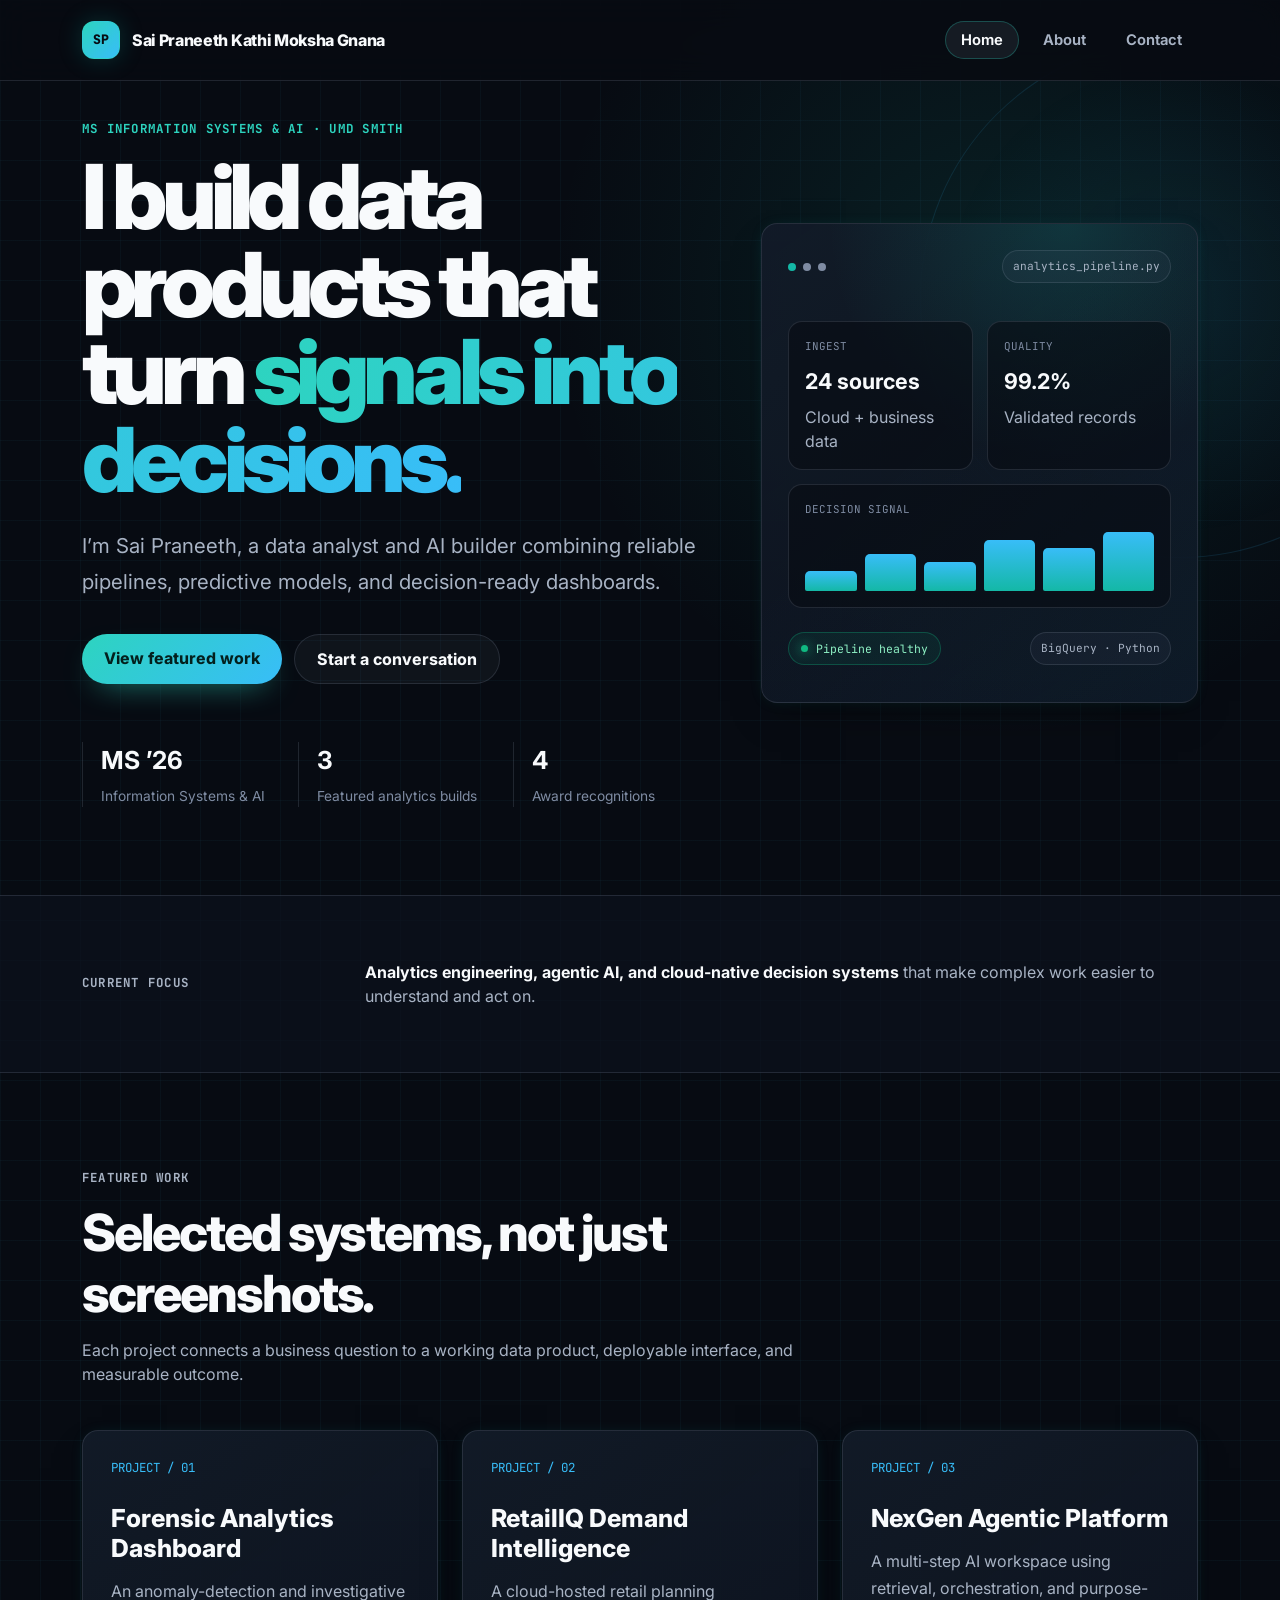
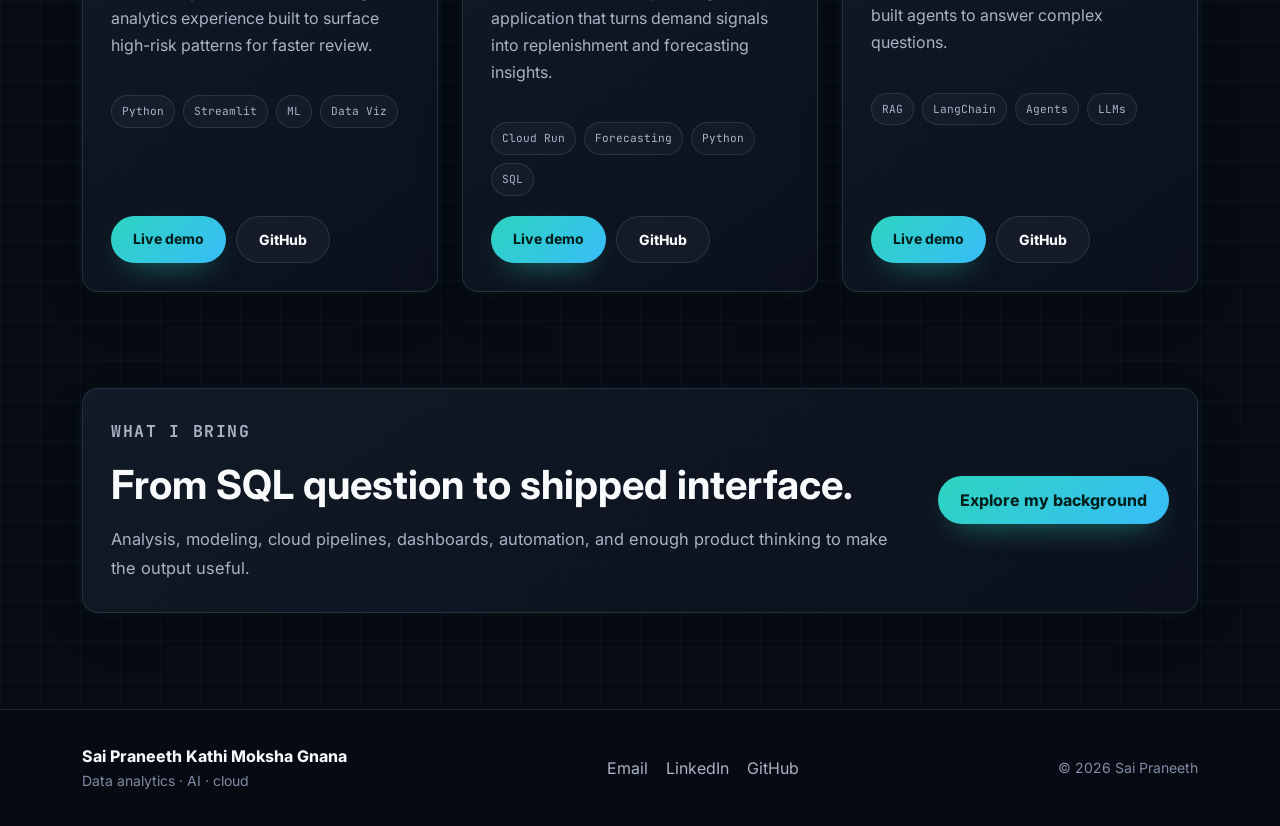
==== index.html @ 3d1842ac "Build three-page Bootstrap portfolio" ====
<!DOCTYPE html>
<html lang="en">
  <head>
    <meta charset="utf-8">
    <meta name="viewport" content="width=device-width, initial-scale=1">
    <meta name="description" content="Sai Praneeth Kathi Moksha Gnana — data analytics, AI, and cloud portfolio.">
    <title>Sai Praneeth | Data &amp; AI Portfolio</title>
    <link rel="preconnect" href="https://fonts.googleapis.com">
    <link rel="preconnect" href="https://fonts.gstatic.com" crossorigin>
    <link href="https://fonts.googleapis.com/css2?family=Inter:wght@400;500;600;700;800&amp;family=JetBrains+Mono:wght@500;700&amp;display=swap" rel="stylesheet">
    <link href="https://cdn.jsdelivr.net/npm/bootstrap@5.3.0/dist/css/bootstrap.min.css" rel="stylesheet">
    <link rel="stylesheet" href="css/styles.css">
  </head>
  <body>
    <a class="skip-link" href="#main-content">Skip to content</a>

    <nav class="navbar navbar-expand-lg navbar-dark fixed-top site-nav" aria-label="Primary navigation">
      <div class="container py-2">
        <a class="navbar-brand" href="index.html" aria-label="Sai Praneeth portfolio home">
          <span class="brand-mark" aria-hidden="true">SP</span>
          <span>Sai Praneeth Kathi Moksha Gnana</span>
        </a>
        <button class="navbar-toggler" type="button" data-bs-toggle="collapse" data-bs-target="#siteMenu" aria-controls="siteMenu" aria-expanded="false" aria-label="Toggle navigation">
          <span class="navbar-toggler-icon"></span>
        </button>
        <div class="collapse navbar-collapse" id="siteMenu">
          <ul class="navbar-nav ms-auto align-items-lg-center">
            <li class="nav-item"><a class="nav-link active" aria-current="page" href="index.html">Home</a></li>
            <li class="nav-item"><a class="nav-link" href="about.html">About</a></li>
            <li class="nav-item"><a class="nav-link" href="contact.html">Contact</a></li>
          </ul>
        </div>
      </div>
    </nav>

    <main id="main-content">
      <section class="hero">
        <div class="container">
          <div class="row align-items-center g-5">
            <div class="col-lg-7">
              <p class="kicker">MS Information Systems &amp; AI · UMD Smith</p>
              <h1 class="display-title">I build data products that turn <span class="accent-text">signals into decisions.</span></h1>
              <p class="lead-copy">I’m Sai Praneeth, a data analyst and AI builder combining reliable pipelines, predictive models, and decision-ready dashboards.</p>
              <div class="hero-actions">
                <a class="btn btn-accent" href="#featured-work">View featured work</a>
                <a class="btn btn-ghost" href="contact.html">Start a conversation</a>
              </div>
              <div class="row row-cols-1 row-cols-sm-3 g-3 metrics-strip" role="group" aria-label="Portfolio highlights">
                <div class="col"><div class="metric"><strong>MS ’26</strong><span>Information Systems &amp; AI</span></div></div>
                <div class="col"><div class="metric"><strong>3</strong><span>Featured analytics builds</span></div></div>
                <div class="col"><div class="metric"><strong>4</strong><span>Award recognitions</span></div></div>
              </div>
            </div>
            <div class="col-lg-5">
              <div class="signal-card" role="img" aria-label="Data workflow illustration">
                <div class="signal-top">
                  <div class="window-dots" aria-hidden="true"><span></span><span></span><span></span></div>
                  <span class="tech-tag">analytics_pipeline.py</span>
                </div>
                <div class="signal-stage">
                  <div class="data-node"><small>Ingest</small><strong>24 sources</strong><div class="muted mt-2">Cloud + business data</div></div>
                  <div class="data-node"><small>Quality</small><strong>99.2%</strong><div class="muted mt-2">Validated records</div></div>
                  <div class="data-node wide">
                    <small>Decision signal</small>
                    <div class="mini-bars" aria-hidden="true"><span></span><span></span><span></span><span></span><span></span><span></span></div>
                  </div>
                </div>
                <div class="signal-footer"><span class="status-pill">Pipeline healthy</span><span class="tech-tag">BigQuery · Python</span></div>
              </div>
            </div>
          </div>
        </div>
      </section>

      <section class="focus-band section-block compact" aria-label="Current focus">
        <div class="container">
          <div class="row align-items-center g-3">
            <div class="col-lg-3"><p class="eyebrow mb-0">Current focus</p></div>
            <div class="col-lg-9"><p><strong>Analytics engineering, agentic AI, and cloud-native decision systems</strong> that make complex work easier to understand and act on.</p></div>
          </div>
        </div>
      </section>

      <section class="section-block" id="featured-work">
        <div class="container">
          <div class="section-heading">
            <p class="eyebrow">Featured work</p>
            <h2>Selected systems, not just screenshots.</h2>
            <p>Each project connects a business question to a working data product, deployable interface, and measurable outcome.</p>
          </div>
          <div class="row g-4">
            <div class="col-lg-4">
              <article class="project-card">
                <span class="project-number">PROJECT / 01</span>
                <h3>Forensic Analytics Dashboard</h3>
                <p>An anomaly-detection and investigative analytics experience built to surface high-risk patterns for faster review.</p>
                <ul class="tag-list"><li>Python</li><li>Streamlit</li><li>ML</li><li>Data Viz</li></ul>
                <div class="card-actions">
                  <a class="btn btn-sm btn-accent" href="https://eyforensic.streamlit.app/" target="_blank" rel="noreferrer">Live demo</a>
                  <a class="btn btn-sm btn-ghost" href="https://github.com/Photon7777/EY_APP" target="_blank" rel="noreferrer">GitHub</a>
                </div>
              </article>
            </div>
            <div class="col-lg-4">
              <article class="project-card">
                <span class="project-number">PROJECT / 02</span>
                <h3>RetailIQ Demand Intelligence</h3>
                <p>A cloud-hosted retail planning application that turns demand signals into replenishment and forecasting insights.</p>
                <ul class="tag-list"><li>Cloud Run</li><li>Forecasting</li><li>Python</li><li>SQL</li></ul>
                <div class="card-actions">
                  <a class="btn btn-sm btn-accent" href="https://retailiq-demand-intelligence-420746557396.us-central1.run.app/" target="_blank" rel="noreferrer">Live demo</a>
                  <a class="btn btn-sm btn-ghost" href="https://github.com/Photon7777/retailiq-demand-intelligence" target="_blank" rel="noreferrer">GitHub</a>
                </div>
              </article>
            </div>
            <div class="col-lg-4">
              <article class="project-card">
                <span class="project-number">PROJECT / 03</span>
                <h3>NexGen Agentic Platform</h3>
                <p>A multi-step AI workspace using retrieval, orchestration, and purpose-built agents to answer complex questions.</p>
                <ul class="tag-list"><li>RAG</li><li>LangChain</li><li>Agents</li><li>LLMs</li></ul>
                <div class="card-actions">
                  <a class="btn btn-sm btn-accent" href="https://nexgen-ai.streamlit.app/" target="_blank" rel="noreferrer">Live demo</a>
                  <a class="btn btn-sm btn-ghost" href="https://github.com/Photon7777/NexGen_Deploy" target="_blank" rel="noreferrer">GitHub</a>
                </div>
              </article>
            </div>
          </div>
        </div>
      </section>

      <section class="section-block pt-0">
        <div class="container">
          <div class="content-card d-flex flex-column flex-lg-row align-items-lg-center justify-content-between gap-4">
            <div>
              <p class="eyebrow">What I bring</p>
              <h2 class="h1 fw-bold mb-3">From SQL question to shipped interface.</h2>
              <p class="mb-0">Analysis, modeling, cloud pipelines, dashboards, automation, and enough product thinking to make the output useful.</p>
            </div>
            <a class="btn btn-accent flex-shrink-0" href="about.html">Explore my background</a>
          </div>
        </div>
      </section>
    </main>

    <footer class="site-footer">
      <div class="container d-flex flex-column flex-md-row justify-content-between align-items-md-center gap-3">
        <div><span class="footer-name">Sai Praneeth Kathi Moksha Gnana</span><br><small>Data analytics · AI · cloud</small></div>
        <div class="footer-links"><a href="mailto:lakhrav@umd.edu">Email</a><a href="https://www.linkedin.com/in/sai-praneeth-kmg/" target="_blank" rel="noreferrer">LinkedIn</a><a href="https://github.com/Photon7777" target="_blank" rel="noreferrer">GitHub</a></div>
        <small>© <span data-year></span> Sai Praneeth</small>
      </div>
    </footer>

    <script src="https://cdn.jsdelivr.net/npm/bootstrap@5.3.0/dist/js/bootstrap.bundle.min.js"></script>
    <script src="js/main.js"></script>
  </body>
</html>
---- css/styles.css ----
:root {
  --bg: #070b12;
  --bg-soft: #0c121d;
  --surface: #101722;
  --surface-2: #121b28;
  --text: #f8fafc;
  --muted: #a8b3c4;
  --muted-2: #7f8ca3;
  --primary: #14b8a6;
  --primary-strong: #2dd4bf;
  --sky: #38bdf8;
  --amber: #f59e0b;
  --violet: #8b5cf6;
  --success: #10b981;
  --border: rgb(148 163 184 / 18%);
  --space-1: 4px;
  --space-2: 8px;
  --space-3: 12px;
  --space-4: 16px;
  --space-6: 24px;
  --space-8: 32px;
  --space-12: 48px;
  --space-16: 64px;
  --radius-sm: 8px;
  --radius-lg: 16px;
  --radius-pill: 999px;
  --shadow-card: 0 18px 42px -20px rgb(0 0 0 / 55%), 0 1px 18px -8px rgb(20 184 166 / 28%);
}

html {
  scroll-behavior: smooth;
}

body {
  min-height: 100vh;
  margin: 0;
  color: var(--text);
  background:
    linear-gradient(rgb(56 189 248 / 4%) 1px, transparent 1px),
    linear-gradient(90deg, rgb(56 189 248 / 4%) 1px, transparent 1px),
    radial-gradient(circle at 78% 12%, rgb(20 184 166 / 12%), transparent 28rem),
    var(--bg);
  background-size: 40px 40px, 40px 40px, auto, auto;
  font-family: Inter, ui-sans-serif, system-ui, -apple-system, BlinkMacSystemFont, "Segoe UI", sans-serif;
}

a {
  color: inherit;
}

.skip-link {
  position: fixed;
  top: 12px;
  left: 12px;
  z-index: 1100;
  transform: translateY(-160%);
  border-radius: var(--radius-sm);
  padding: 10px 14px;
  color: var(--bg);
  background: var(--primary-strong);
  font-weight: 800;
}

.skip-link:focus {
  transform: translateY(0);
}

.site-nav {
  border-bottom: 1px solid var(--border);
  background: rgb(7 11 18 / 86%);
  backdrop-filter: blur(16px);
}

.navbar-brand {
  display: flex;
  align-items: center;
  gap: 12px;
  color: var(--text) !important;
  font-size: 1rem;
  font-weight: 800;
  letter-spacing: -0.02em;
}

.brand-mark {
  display: inline-grid;
  width: 38px;
  height: 38px;
  place-items: center;
  border: 1px solid rgb(45 212 191 / 45%);
  border-radius: 12px;
  color: var(--bg);
  background: linear-gradient(135deg, var(--primary-strong), var(--sky));
  box-shadow: 0 0 24px rgb(20 184 166 / 22%);
  font-family: "JetBrains Mono", monospace;
  font-size: 0.82rem;
  font-weight: 800;
}

.navbar-toggler {
  border-color: var(--border);
}

.navbar-toggler:focus {
  box-shadow: 0 0 0 0.2rem rgb(45 212 191 / 22%);
}

.navbar-nav {
  gap: 8px;
}

.nav-link {
  border-radius: var(--radius-pill);
  padding: 8px 16px !important;
  color: var(--muted) !important;
  font-size: 0.92rem;
  font-weight: 650;
}

.nav-link:hover,
.nav-link:focus,
.nav-link.active {
  color: var(--text) !important;
  background: rgb(148 163 184 / 10%);
}

.nav-link.active {
  box-shadow: inset 0 0 0 1px rgb(45 212 191 / 28%);
}

.hero,
.page-hero {
  position: relative;
  overflow: hidden;
}

.hero {
  min-height: 780px;
  display: grid;
  align-items: center;
  padding: 120px 0 88px;
}

.page-hero {
  padding: 118px 0 72px;
}

.hero::after,
.page-hero::after {
  position: absolute;
  z-index: -1;
  width: 520px;
  height: 520px;
  border: 1px solid rgb(56 189 248 / 12%);
  border-radius: 50%;
  background: radial-gradient(circle, rgb(56 189 248 / 8%), transparent 65%);
  content: "";
  right: -160px;
  top: 38px;
}

.kicker,
.eyebrow,
.meta-label {
  margin-bottom: 14px;
  color: var(--primary-strong);
  font-family: "JetBrains Mono", ui-monospace, SFMono-Regular, Menlo, monospace;
  font-size: 0.78rem;
  font-weight: 700;
  letter-spacing: 0.1em;
  text-transform: uppercase;
}

.display-title {
  max-width: 900px;
  margin-bottom: 24px;
  font-size: clamp(3.2rem, 7vw, 6.3rem);
  font-weight: 850;
  letter-spacing: -0.065em;
  line-height: 0.98;
}

.page-title {
  max-width: 980px;
  margin-bottom: 22px;
  font-size: clamp(3rem, 6vw, 5.25rem);
  font-weight: 850;
  letter-spacing: -0.055em;
  line-height: 1;
}

.accent-text {
  color: transparent;
  background: linear-gradient(100deg, var(--primary-strong), var(--sky));
  background-clip: text;
  -webkit-background-clip: text;
}

.lead-copy {
  max-width: 720px;
  color: var(--muted);
  font-size: clamp(1.08rem, 2vw, 1.28rem);
  line-height: 1.75;
}

.hero-actions {
  display: flex;
  flex-wrap: wrap;
  gap: 12px;
  margin-top: 34px;
}

.btn {
  border-radius: var(--radius-pill);
  padding: 12px 22px;
  font-weight: 750;
}

.btn-accent {
  border: 0;
  color: #03201d;
  background: linear-gradient(135deg, var(--primary-strong), var(--sky));
  box-shadow: 0 12px 32px -16px rgb(45 212 191 / 80%);
}

.btn-accent:hover,
.btn-accent:focus {
  color: #021513;
  filter: brightness(1.07);
  transform: translateY(-1px);
}

.btn-ghost {
  border: 1px solid var(--border);
  color: var(--text);
  background: rgb(148 163 184 / 6%);
}

.btn-ghost:hover,
.btn-ghost:focus {
  border-color: rgb(45 212 191 / 42%);
  color: var(--text);
  background: rgb(20 184 166 / 10%);
}

.signal-card,
.content-card,
.project-card,
.contact-card,
.timeline-card,
.skill-panel {
  border: 1px solid var(--border);
  border-radius: var(--radius-lg);
  background: linear-gradient(145deg, rgb(18 27 40 / 96%), rgb(12 18 29 / 92%));
  box-shadow: var(--shadow-card);
}

.signal-card {
  position: relative;
  min-height: 480px;
  overflow: hidden;
  padding: 26px;
}

.signal-card::before {
  position: absolute;
  inset: 0;
  background:
    radial-gradient(circle at 70% 0%, rgb(20 184 166 / 18%), transparent 42%),
    linear-gradient(135deg, transparent 40%, rgb(56 189 248 / 5%));
  content: "";
}

.signal-top,
.signal-stage,
.signal-footer {
  position: relative;
}

.signal-top,
.signal-footer {
  display: flex;
  align-items: center;
  justify-content: space-between;
}

.window-dots {
  display: flex;
  gap: 7px;
}

.window-dots span {
  width: 8px;
  height: 8px;
  border-radius: 50%;
  background: var(--muted-2);
}

.window-dots span:first-child {
  background: var(--primary);
}

.signal-stage {
  display: grid;
  grid-template-columns: repeat(2, minmax(0, 1fr));
  gap: 14px;
  margin: 38px 0 24px;
}

.data-node {
  min-height: 108px;
  border: 1px solid var(--border);
  border-radius: 14px;
  padding: 16px;
  background: rgb(7 11 18 / 58%);
}

.data-node.wide {
  grid-column: 1 / -1;
}

.data-node small {
  display: block;
  margin-bottom: 10px;
  color: var(--muted-2);
  font-family: "JetBrains Mono", monospace;
  font-size: 0.68rem;
  text-transform: uppercase;
}

.data-node strong {
  font-size: 1.35rem;
}

.mini-bars {
  display: flex;
  height: 64px;
  align-items: flex-end;
  gap: 8px;
  margin-top: 8px;
}

.mini-bars span {
  width: 100%;
  border-radius: 5px 5px 2px 2px;
  background: linear-gradient(var(--sky), var(--primary));
}

.mini-bars span:nth-child(1) { height: 32%; }
.mini-bars span:nth-child(2) { height: 58%; }
.mini-bars span:nth-child(3) { height: 46%; }
.mini-bars span:nth-child(4) { height: 80%; }
.mini-bars span:nth-child(5) { height: 68%; }
.mini-bars span:nth-child(6) { height: 92%; }

.status-pill {
  display: inline-flex;
  align-items: center;
  gap: 8px;
  border: 1px solid rgb(16 185 129 / 30%);
  border-radius: var(--radius-pill);
  padding: 7px 12px;
  color: #8ef0c4;
  background: rgb(16 185 129 / 8%);
  font-family: "JetBrains Mono", monospace;
  font-size: 0.72rem;
}

.status-pill::before {
  width: 7px;
  height: 7px;
  border-radius: 50%;
  background: var(--success);
  box-shadow: 0 0 12px var(--success);
  content: "";
}

.metrics-strip {
  margin-top: 42px;
}

.metric {
  border-left: 1px solid var(--border);
  padding-left: 18px;
}

.metric strong {
  display: block;
  margin-bottom: 4px;
  font-size: 1.55rem;
}

.metric span {
  color: var(--muted-2);
  font-size: 0.86rem;
}

.section-block {
  padding: 96px 0;
}

.section-block.compact {
  padding: 64px 0;
}

.section-heading {
  max-width: 760px;
  margin-bottom: 44px;
}

.section-heading h2 {
  margin-bottom: 14px;
  font-size: clamp(2rem, 4vw, 3.2rem);
  font-weight: 800;
  letter-spacing: -0.04em;
}

.section-heading p,
.muted {
  color: var(--muted);
}

.project-card,
.timeline-card,
.skill-panel,
.content-card,
.contact-card {
  height: 100%;
  padding: 28px;
}

.project-card {
  display: flex;
  min-height: 380px;
  flex-direction: column;
  transition: border-color 180ms ease, transform 180ms ease;
}

.project-card:hover {
  border-color: rgb(45 212 191 / 40%);
  transform: translateY(-4px);
}

.project-card .project-number {
  color: var(--sky);
  font-family: "JetBrains Mono", monospace;
  font-size: 0.78rem;
}

.project-card h3 {
  margin: 26px 0 14px;
  font-size: 1.55rem;
  font-weight: 780;
}

.project-card p {
  color: var(--muted);
  line-height: 1.7;
}

.project-card .card-actions {
  display: flex;
  flex-wrap: wrap;
  gap: 10px;
  margin-top: auto;
  padding-top: 20px;
}

.tag-list {
  display: flex;
  flex-wrap: wrap;
  gap: 8px;
  margin: 20px 0 0;
  padding: 0;
  list-style: none;
}

.tag-list li,
.tech-tag {
  border: 1px solid var(--border);
  border-radius: var(--radius-pill);
  padding: 7px 10px;
  color: var(--muted);
  background: rgb(148 163 184 / 5%);
  font-family: "JetBrains Mono", monospace;
  font-size: 0.7rem;
}

.focus-band {
  border-block: 1px solid var(--border);
  background: rgb(12 18 29 / 70%);
}

.focus-band strong {
  color: var(--text);
}

.focus-band p {
  margin: 0;
  color: var(--muted);
}

.story-grid {
  display: grid;
  grid-template-columns: 1.35fr 0.65fr;
  gap: 24px;
}

.content-card p {
  color: var(--muted);
  font-size: 1.03rem;
  line-height: 1.8;
}

.quick-facts {
  display: grid;
  gap: 14px;
}

.quick-fact {
  border-bottom: 1px solid var(--border);
  padding: 0 0 14px;
}

.quick-fact:last-child {
  border-bottom: 0;
}

.quick-fact span {
  display: block;
  margin-bottom: 4px;
  color: var(--muted-2);
  font-family: "JetBrains Mono", monospace;
  font-size: 0.7rem;
  text-transform: uppercase;
}

.timeline {
  position: relative;
  display: grid;
  gap: 20px;
}

.timeline::before {
  position: absolute;
  top: 0;
  bottom: 0;
  left: 14px;
  width: 1px;
  background: linear-gradient(var(--primary), transparent);
  content: "";
}

.timeline-item {
  position: relative;
  padding-left: 54px;
}

.timeline-item::before {
  position: absolute;
  top: 30px;
  left: 8px;
  width: 13px;
  height: 13px;
  border: 3px solid var(--bg);
  border-radius: 50%;
  background: var(--primary-strong);
  box-shadow: 0 0 0 2px rgb(45 212 191 / 35%);
  content: "";
}

.timeline-card h3 {
  margin-bottom: 4px;
  font-size: 1.25rem;
}

.timeline-card .company {
  color: var(--primary-strong);
  font-weight: 700;
}

.timeline-card .period {
  color: var(--muted-2);
  font-family: "JetBrains Mono", monospace;
  font-size: 0.72rem;
}

.timeline-card p {
  margin: 16px 0 0;
  color: var(--muted);
  line-height: 1.7;
}

.skill-panel h3 {
  margin-bottom: 18px;
  font-size: 1.15rem;
}

.award-list {
  display: grid;
  gap: 12px;
}

.award-item {
  display: flex;
  gap: 14px;
  align-items: flex-start;
}

.award-item::before {
  flex: 0 0 auto;
  width: 9px;
  height: 9px;
  margin-top: 7px;
  border-radius: 50%;
  background: var(--amber);
  box-shadow: 0 0 16px rgb(245 158 11 / 40%);
  content: "";
}

.contact-layout {
  display: grid;
  grid-template-columns: 0.8fr 1.2fr;
  gap: 24px;
}

.contact-list {
  display: grid;
  gap: 14px;
  margin: 28px 0 0;
}

.contact-link {
  display: flex;
  align-items: center;
  justify-content: space-between;
  gap: 16px;
  border-bottom: 1px solid var(--border);
  padding: 14px 0;
  color: var(--muted);
  text-decoration: none;
}

.contact-link:hover {
  color: var(--primary-strong);
}

.form-label {
  color: var(--muted);
  font-size: 0.86rem;
  font-weight: 700;
}

.form-control,
.form-select {
  min-height: 50px;
  border: 1px solid var(--border);
  border-radius: 12px;
  color: var(--text);
  background: rgb(7 11 18 / 68%);
}

textarea.form-control {
  min-height: 150px;
}

.form-control:focus,
.form-select:focus {
  border-color: rgb(45 212 191 / 55%);
  color: var(--text);
  background: rgb(7 11 18 / 88%);
  box-shadow: 0 0 0 0.22rem rgb(20 184 166 / 12%);
}

.form-control::placeholder {
  color: var(--muted-2);
}

.form-select option {
  color: var(--text);
  background: var(--surface);
}

.form-note,
#form-status {
  color: var(--muted-2);
  font-size: 0.8rem;
}

.site-footer {
  border-top: 1px solid var(--border);
  padding: 34px 0;
  color: var(--muted-2);
  background: rgb(7 11 18 / 72%);
}

.footer-name {
  color: var(--text);
  font-weight: 750;
}

.footer-links {
  display: flex;
  flex-wrap: wrap;
  gap: 18px;
}

.footer-links a {
  color: var(--muted);
  text-decoration: none;
}

.footer-links a:hover {
  color: var(--primary-strong);
}

@media (max-width: 991.98px) {
  .site-nav .navbar-collapse {
    border-top: 1px solid var(--border);
    margin-top: 14px;
    padding-top: 14px;
  }

  .hero {
    min-height: auto;
    padding: 104px 0 72px;
  }

  .signal-card {
    min-height: 430px;
    margin-top: 32px;
  }

  .story-grid,
  .contact-layout {
    grid-template-columns: 1fr;
  }
}

@media (max-width: 575.98px) {
  .navbar-brand {
    gap: 8px;
    font-size: 0.72rem;
  }

  .brand-mark {
    width: 34px;
    height: 34px;
    border-radius: 10px;
    font-size: 0.7rem;
  }

  .display-title,
  .page-title {
    letter-spacing: -0.045em;
  }

  .section-block {
    padding: 72px 0;
  }

  .signal-stage {
    grid-template-columns: 1fr;
  }

  .data-node.wide {
    grid-column: auto;
  }

  .metric {
    border-left: 0;
    border-top: 1px solid var(--border);
    padding: 14px 0 0;
  }

  .project-card,
  .content-card,
  .contact-card,
  .timeline-card,
  .skill-panel {
    padding: 22px;
  }

  .timeline-item {
    padding-left: 40px;
  }

  .timeline::before {
    left: 8px;
  }

  .timeline-item::before {
    left: 2px;
  }
}

@media (prefers-reduced-motion: reduce) {
  *,
  *::before,
  *::after {
    scroll-behavior: auto !important;
    transition-duration: 0.01ms !important;
  }
}
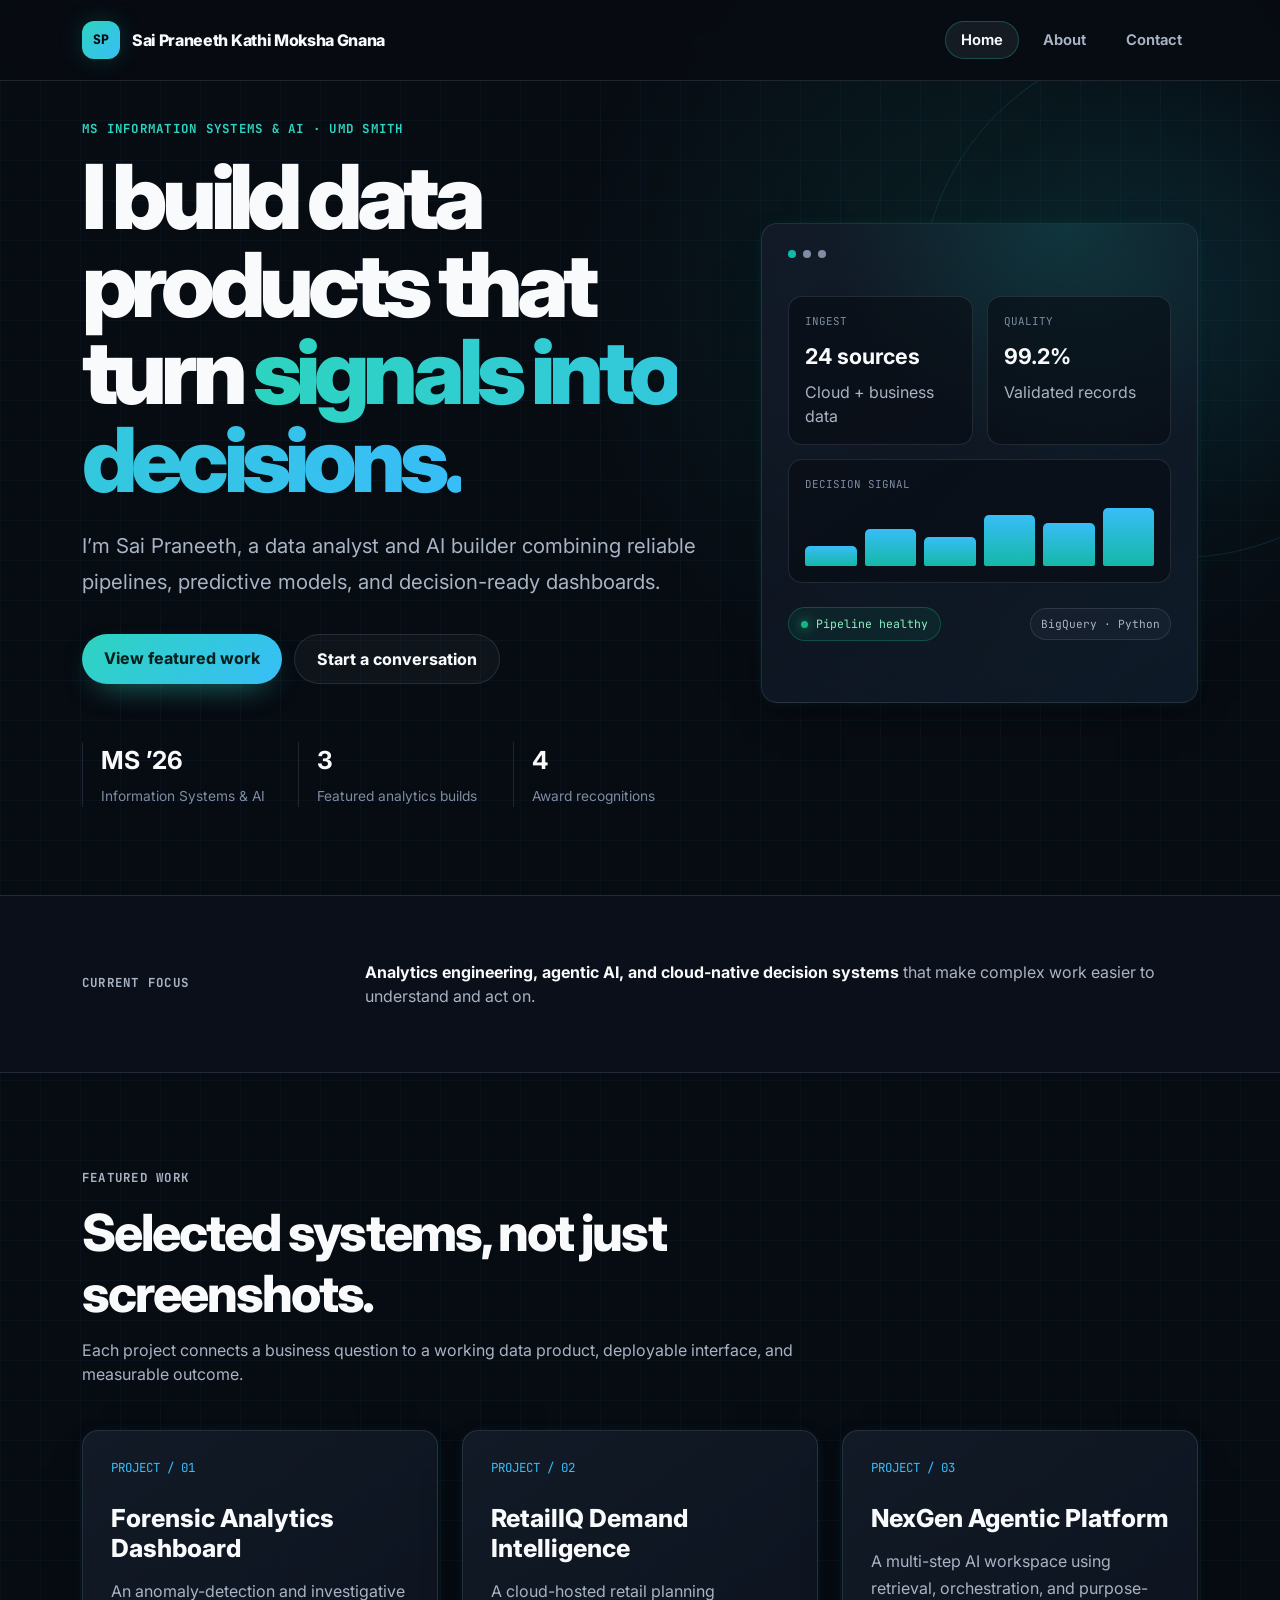
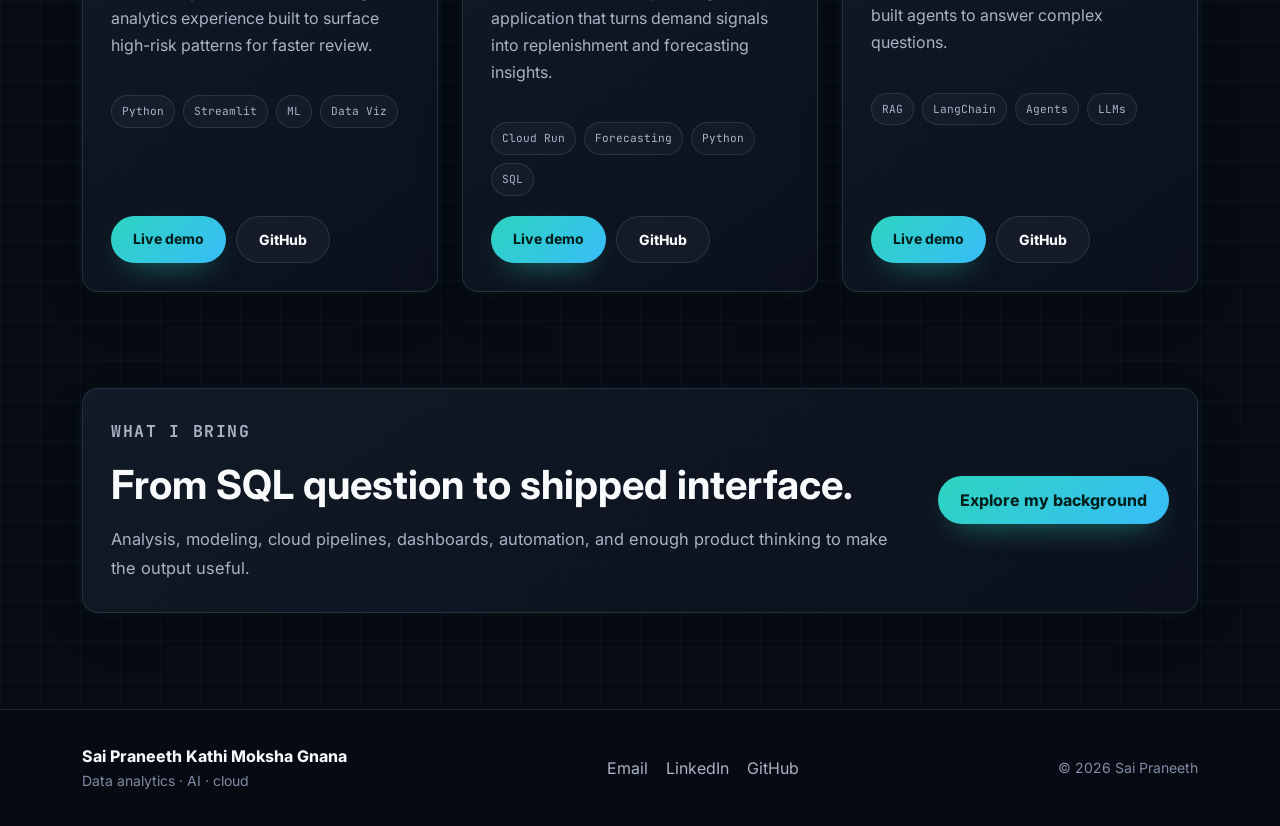
==== commit 9b211efe: "Remove decorative pipeline filename" ====
--- a/index.html
+++ b/index.html
@@ -5,6 +5,7 @@
     <meta name="viewport" content="width=device-width, initial-scale=1">
     <meta name="description" content="Sai Praneeth Kathi Moksha Gnana — data analytics, AI, and cloud portfolio.">
     <title>Sai Praneeth | Data &amp; AI Portfolio</title>
+    <link rel="icon" href="assets/favicon.svg" type="image/svg+xml">
     <link rel="preconnect" href="https://fonts.googleapis.com">
     <link rel="preconnect" href="https://fonts.gstatic.com" crossorigin>
     <link href="https://fonts.googleapis.com/css2?family=Inter:wght@400;500;600;700;800&amp;family=JetBrains+Mono:wght@500;700&amp;display=swap" rel="stylesheet">
@@ -55,7 +56,6 @@
               <div class="signal-card" role="img" aria-label="Data workflow illustration">
                 <div class="signal-top">
                   <div class="window-dots" aria-hidden="true"><span></span><span></span><span></span></div>
-                  <span class="tech-tag">analytics_pipeline.py</span>
                 </div>
                 <div class="signal-stage">
                   <div class="data-node"><small>Ingest</small><strong>24 sources</strong><div class="muted mt-2">Cloud + business data</div></div>
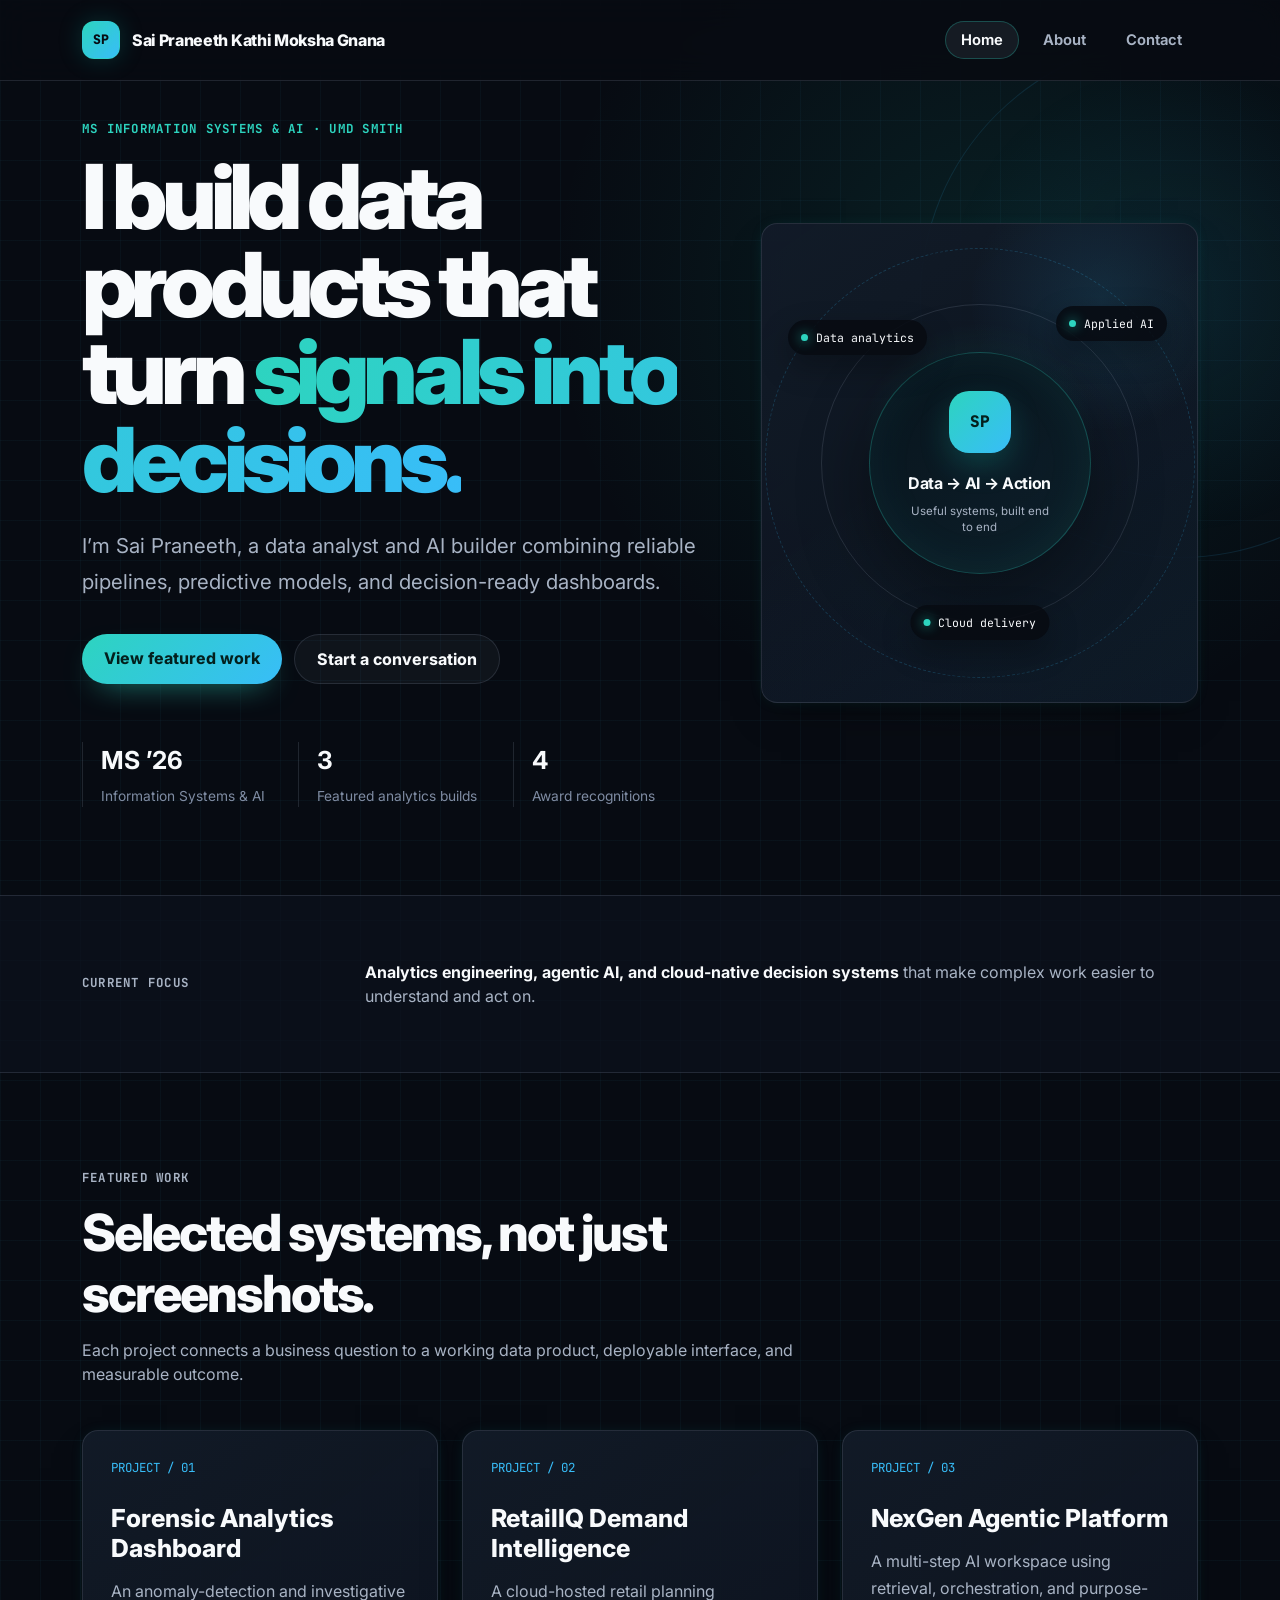
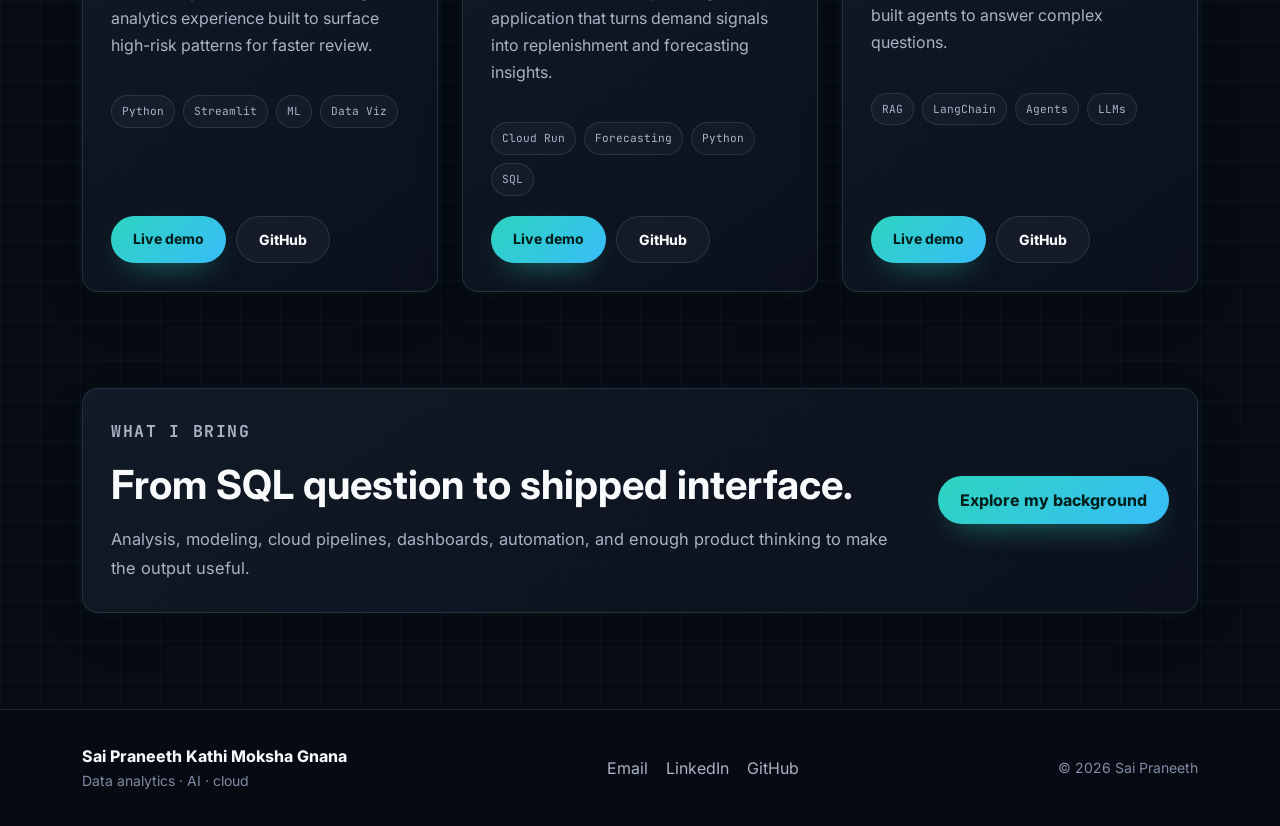
==== commit 9f8df609: "Replace dashboard mockup with personal focus visual" ====
--- a/index.html
+++ b/index.html
@@ -53,19 +53,17 @@
               </div>
             </div>
             <div class="col-lg-5">
-              <div class="signal-card" role="img" aria-label="Data workflow illustration">
-                <div class="signal-top">
-                  <div class="window-dots" aria-hidden="true"><span></span><span></span><span></span></div>
+              <div class="capability-visual" role="img" aria-label="Sai Praneeth's focus areas: data analytics, applied AI, and cloud delivery">
+                <div class="orbit-ring orbit-ring-outer" aria-hidden="true"></div>
+                <div class="orbit-ring orbit-ring-inner" aria-hidden="true"></div>
+                <div class="capability-core" aria-hidden="true">
+                  <span class="core-mark">SP</span>
+                  <strong>Data → AI → Action</strong>
+                  <small>Useful systems, built end to end</small>
                 </div>
-                <div class="signal-stage">
-                  <div class="data-node"><small>Ingest</small><strong>24 sources</strong><div class="muted mt-2">Cloud + business data</div></div>
-                  <div class="data-node"><small>Quality</small><strong>99.2%</strong><div class="muted mt-2">Validated records</div></div>
-                  <div class="data-node wide">
-                    <small>Decision signal</small>
-                    <div class="mini-bars" aria-hidden="true"><span></span><span></span><span></span><span></span><span></span><span></span></div>
-                  </div>
-                </div>
-                <div class="signal-footer"><span class="status-pill">Pipeline healthy</span><span class="tech-tag">BigQuery · Python</span></div>
+                <span class="focus-chip focus-data" aria-hidden="true">Data analytics</span>
+                <span class="focus-chip focus-ai" aria-hidden="true">Applied AI</span>
+                <span class="focus-chip focus-cloud" aria-hidden="true">Cloud delivery</span>
               </div>
             </div>
           </div>
--- a/css/styles.css
+++ b/css/styles.css
@@ -242,7 +242,7 @@
   background: rgb(20 184 166 / 10%);
 }
 
-.signal-card,
+.capability-visual,
 .content-card,
 .project-card,
 .contact-card,
@@ -254,124 +254,130 @@
   box-shadow: var(--shadow-card);
 }
 
-.signal-card {
+.capability-visual {
   position: relative;
   min-height: 480px;
   overflow: hidden;
-  padding: 26px;
-}
-
-.signal-card::before {
+  isolation: isolate;
+}
+
+.capability-visual::before {
   position: absolute;
   inset: 0;
   background:
-    radial-gradient(circle at 70% 0%, rgb(20 184 166 / 18%), transparent 42%),
-    linear-gradient(135deg, transparent 40%, rgb(56 189 248 / 5%));
+    radial-gradient(circle at 50% 45%, rgb(20 184 166 / 22%), transparent 34%),
+    radial-gradient(circle at 78% 16%, rgb(56 189 248 / 12%), transparent 25%),
+    linear-gradient(145deg, transparent 42%, rgb(56 189 248 / 5%));
   content: "";
 }
 
-.signal-top,
-.signal-stage,
-.signal-footer {
-  position: relative;
-}
-
-.signal-top,
-.signal-footer {
+.orbit-ring {
+  position: absolute;
+  top: 50%;
+  left: 50%;
+  border-radius: 50%;
+  transform: translate(-50%, -50%);
+}
+
+.orbit-ring-outer {
+  width: 430px;
+  height: 430px;
+  border: 1px dashed rgb(56 189 248 / 20%);
+}
+
+.orbit-ring-inner {
+  width: 318px;
+  height: 318px;
+  border: 1px solid var(--border);
+}
+
+.capability-core {
+  position: absolute;
+  z-index: 2;
+  top: 50%;
+  left: 50%;
   display: flex;
+  width: 222px;
+  height: 222px;
   align-items: center;
-  justify-content: space-between;
-}
-
-.window-dots {
-  display: flex;
-  gap: 7px;
-}
-
-.window-dots span {
-  width: 8px;
-  height: 8px;
+  justify-content: center;
+  border: 1px solid rgb(45 212 191 / 28%);
   border-radius: 50%;
-  background: var(--muted-2);
-}
-
-.window-dots span:first-child {
-  background: var(--primary);
-}
-
-.signal-stage {
+  flex-direction: column;
+  padding: 28px;
+  background: linear-gradient(145deg, rgb(9 20 29 / 98%), rgb(13 31 42 / 95%));
+  box-shadow: 0 24px 70px rgb(0 0 0 / 38%), inset 0 0 45px rgb(45 212 191 / 7%);
+  text-align: center;
+  transform: translate(-50%, -50%);
+}
+
+.core-mark {
   display: grid;
-  grid-template-columns: repeat(2, minmax(0, 1fr));
-  gap: 14px;
-  margin: 38px 0 24px;
-}
-
-.data-node {
-  min-height: 108px;
-  border: 1px solid var(--border);
-  border-radius: 14px;
-  padding: 16px;
-  background: rgb(7 11 18 / 58%);
-}
-
-.data-node.wide {
-  grid-column: 1 / -1;
-}
-
-.data-node small {
-  display: block;
-  margin-bottom: 10px;
-  color: var(--muted-2);
+  width: 62px;
+  height: 62px;
+  place-items: center;
+  border-radius: 20px;
+  margin-bottom: 18px;
+  color: #04201d;
+  background: linear-gradient(135deg, var(--primary-strong), var(--sky));
   font-family: "JetBrains Mono", monospace;
-  font-size: 0.68rem;
-  text-transform: uppercase;
-}
-
-.data-node strong {
-  font-size: 1.35rem;
-}
-
-.mini-bars {
-  display: flex;
-  height: 64px;
-  align-items: flex-end;
-  gap: 8px;
+  font-size: 1rem;
+  font-weight: 800;
+  box-shadow: 0 12px 30px rgb(20 184 166 / 24%);
+}
+
+.capability-core strong {
+  font-size: 1rem;
+  letter-spacing: -0.02em;
+}
+
+.capability-core small {
+  max-width: 150px;
   margin-top: 8px;
-}
-
-.mini-bars span {
-  width: 100%;
-  border-radius: 5px 5px 2px 2px;
-  background: linear-gradient(var(--sky), var(--primary));
-}
-
-.mini-bars span:nth-child(1) { height: 32%; }
-.mini-bars span:nth-child(2) { height: 58%; }
-.mini-bars span:nth-child(3) { height: 46%; }
-.mini-bars span:nth-child(4) { height: 80%; }
-.mini-bars span:nth-child(5) { height: 68%; }
-.mini-bars span:nth-child(6) { height: 92%; }
-
-.status-pill {
+  color: var(--muted);
+  font-size: 0.72rem;
+  line-height: 1.45;
+}
+
+.focus-chip {
+  position: absolute;
+  z-index: 3;
   display: inline-flex;
   align-items: center;
   gap: 8px;
-  border: 1px solid rgb(16 185 129 / 30%);
+  border: 1px solid var(--border-strong);
   border-radius: var(--radius-pill);
-  padding: 7px 12px;
-  color: #8ef0c4;
-  background: rgb(16 185 129 / 8%);
+  padding: 9px 13px;
+  color: var(--text);
+  background: rgb(7 11 18 / 88%);
+  box-shadow: 0 12px 30px rgb(0 0 0 / 28%);
   font-family: "JetBrains Mono", monospace;
   font-size: 0.72rem;
 }
 
-.status-pill::before {
+.focus-chip::before {
   width: 7px;
   height: 7px;
   border-radius: 50%;
-  background: var(--success);
-  box-shadow: 0 0 12px var(--success);
+  background: var(--primary-strong);
+  box-shadow: 0 0 12px var(--primary);
   content: "";
+}
+
+.focus-data {
+  top: 20%;
+  left: 6%;
+}
+
+.focus-ai {
+  top: 17%;
+  right: 7%;
+}
+
+.focus-cloud {
+  bottom: 13%;
+  left: 50%;
+  transform: translateX(-50%);
 }
 
 .metrics-strip {
@@ -725,7 +731,7 @@
     padding: 104px 0 72px;
   }
 
-  .signal-card {
+  .capability-visual {
     min-height: 430px;
     margin-top: 32px;
   }
@@ -758,12 +764,42 @@
     padding: 72px 0;
   }
 
-  .signal-stage {
-    grid-template-columns: 1fr;
-  }
-
-  .data-node.wide {
-    grid-column: auto;
+  .orbit-ring-outer {
+    width: 360px;
+    height: 360px;
+  }
+
+  .orbit-ring-inner {
+    width: 276px;
+    height: 276px;
+  }
+
+  .capability-core {
+    width: 190px;
+    height: 190px;
+    padding: 22px;
+  }
+
+  .core-mark {
+    width: 52px;
+    height: 52px;
+    border-radius: 17px;
+    margin-bottom: 14px;
+  }
+
+  .focus-chip {
+    padding: 8px 10px;
+    font-size: 0.64rem;
+  }
+
+  .focus-data {
+    top: 15%;
+    left: 3%;
+  }
+
+  .focus-ai {
+    top: 13%;
+    right: 3%;
   }
 
   .metric {
